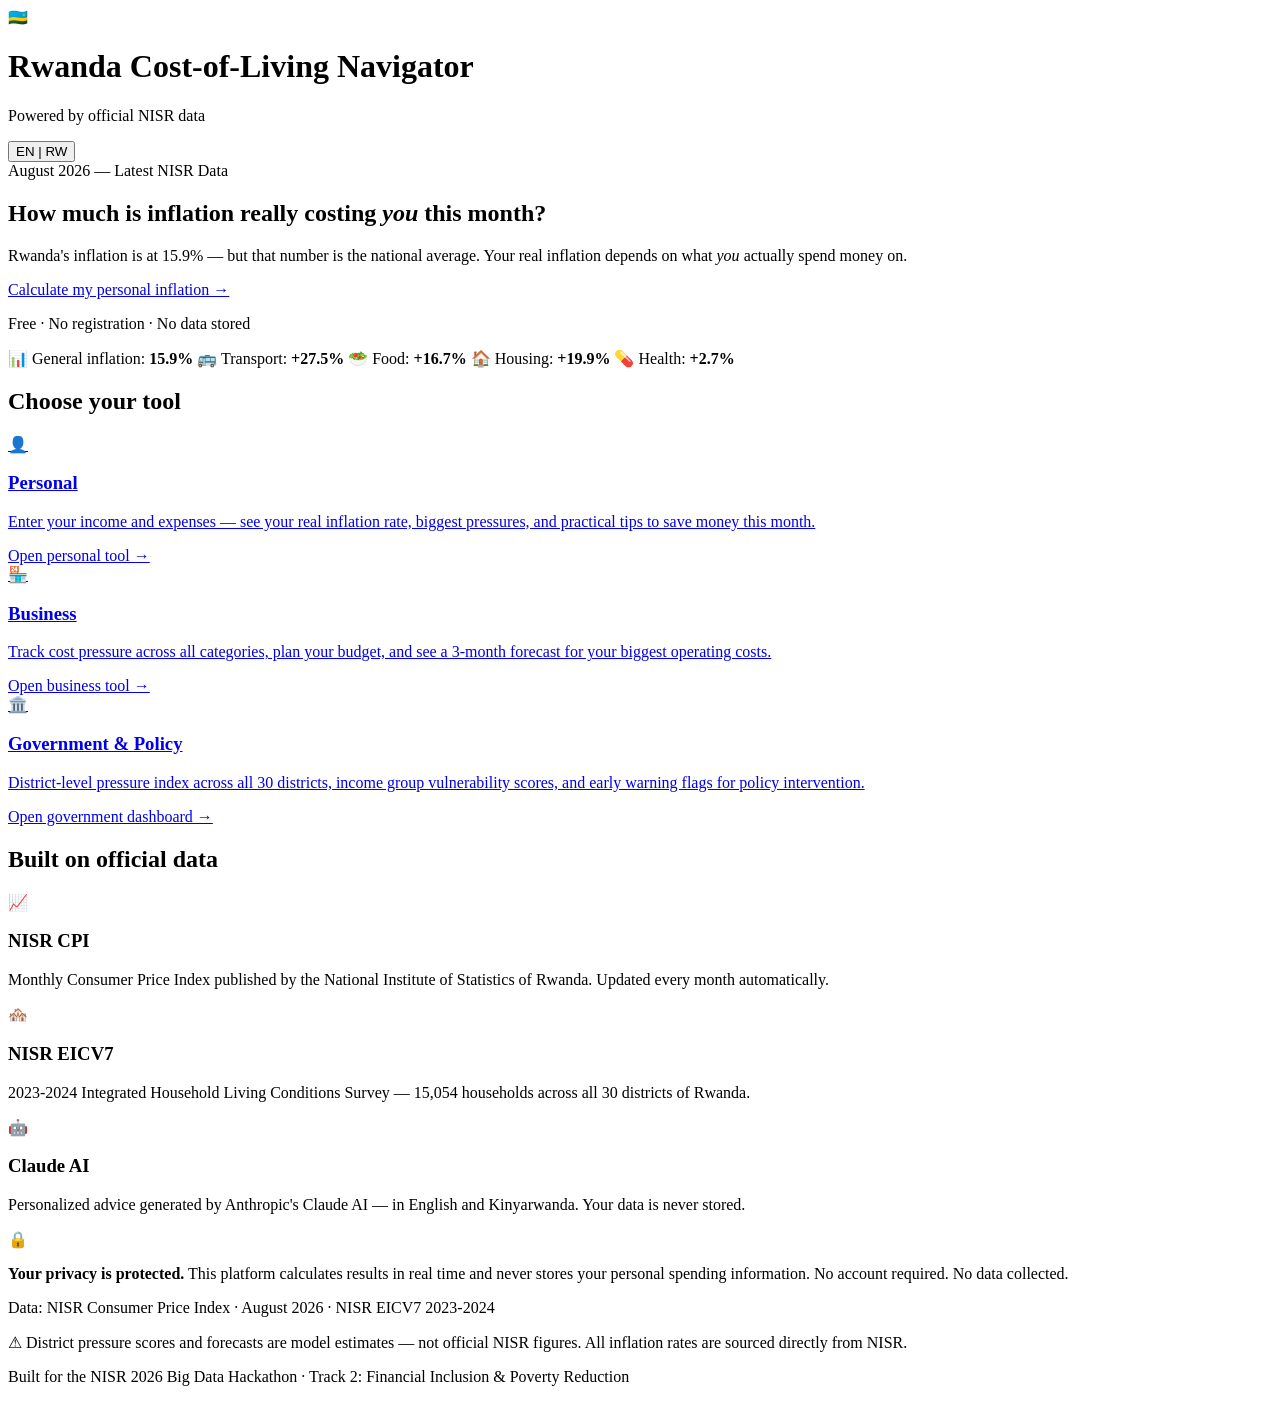
==== frontend/index.html @ 6687c9af "Add main landing page" ====
<!DOCTYPE html>
<html lang="en">
<head>
  <!--
    index.html — Rwanda Cost-of-Living Navigator
    Main landing page — the first thing users see
   
    This page:
    - Welcomes the user
    - Explains what the platform does in plain language
    - Lets them choose which tier to enter
    - Works on any phone or slow internet connection
  -->
  <meta charset="UTF-8" />
  <meta name="viewport" content="width=device-width, initial-scale=1.0" />
  <title>Rwanda Cost-of-Living Navigator</title>

  <!-- Our main stylesheet -->
  <link rel="stylesheet" href="css/style.css" />

  <!-- Favicon — Rwanda flag colors -->
  <link rel="icon" href="data:image/svg+xml,
    <svg xmlns='http://www.w3.org/2000/svg' viewBox='0 0 100 100'>
      <text y='.9em' font-size='90'>🇷🇼</text>
    </svg>"
  />
</head>

<body>

  <!-- HEADER — Platform name and language toggle -->
  <header class="site-header">
    <div class="header-inner">

      <!-- Platform logo and name -->
      <div class="brand">
        <span class="brand-flag">🇷🇼</span>
        <div class="brand-text">
          <h1 class="brand-name" id="brand-name">
            Rwanda Cost-of-Living Navigator
          </h1>
          <p class="brand-tagline" id="brand-tagline">
            Powered by official NISR data
          </p>
        </div>
      </div>

      <!-- Language toggle — English / Kinyarwanda -->
      <button
        class="lang-toggle"
        id="lang-toggle"
        onclick="toggleLanguage()"
        aria-label="Toggle language"
      >
        <span id="lang-label">EN | RW</span>
      </button>

    </div>
  </header>


  <!-- ============================================================
       HERO SECTION — The core message
       ============================================================ -->
  <section class="hero">
    <div class="hero-inner">

      <div class="hero-badge" id="hero-badge">
        August 2026 — Latest NISR Data
      </div>

      <h2 class="hero-title" id="hero-title">
        How much is inflation really costing <em>you</em> this month?
      </h2>

      <p class="hero-subtitle" id="hero-subtitle">
        Rwanda's inflation is at 15.9% — but that number is the
        national average. Your real inflation depends on what
        <em>you</em> actually spend money on.
      </p>

      <a href="personal.html" class="hero-cta" id="hero-cta">
        Calculate my personal inflation →
      </a>

      <p class="hero-note" id="hero-note">
        Free · No registration · No data stored
      </p>

    </div>
  </section>


  <!-- ============================================================
       INFLATION ALERT BAR — Current headline figures
       ============================================================ -->
  <section class="alert-bar">
    <div class="alert-inner">
      <span class="alert-item alert-high" id="alert-general">
        📊 General inflation: <strong>15.9%</strong>
      </span>
      <span class="alert-item alert-high" id="alert-transport">
        🚌 Transport: <strong>+27.5%</strong>
      </span>
      <span class="alert-item alert-high" id="alert-food">
        🥗 Food: <strong>+16.7%</strong>
      </span>
      <span class="alert-item alert-high" id="alert-housing">
        🏠 Housing: <strong>+19.9%</strong>
      </span>
      <span class="alert-item alert-low" id="alert-health">
        💊 Health: <strong>+2.7%</strong>
      </span>
    </div>
  </section>


  <!-- ============================================================
       THREE TIERS — Choose your tool
       ============================================================ -->
  <section class="tiers">
    <div class="tiers-inner">

      <h2 class="section-title" id="tiers-title">
        Choose your tool
      </h2>

      <!-- Tier 1 — Personal -->
      <a href="personal.html" class="tier-card tier-personal">
        <div class="tier-icon">👤</div>
        <div class="tier-content">
          <h3 class="tier-name" id="tier1-name">
            Personal
          </h3>
          <p class="tier-desc" id="tier1-desc">
            Enter your income and expenses — see your real
            inflation rate, biggest pressures, and practical
            tips to save money this month.
          </p>
          <span class="tier-link" id="tier1-link">
            Open personal tool →
          </span>
        </div>
      </a>

      <!-- Tier 2 — Business -->
      <a href="business.html" class="tier-card tier-business">
        <div class="tier-icon">🏪</div>
        <div class="tier-content">
          <h3 class="tier-name" id="tier2-name">
            Business
          </h3>
          <p class="tier-desc" id="tier2-desc">
            Track cost pressure across all categories, plan
            your budget, and see a 3-month forecast for your
            biggest operating costs.
          </p>
          <span class="tier-link" id="tier2-link">
            Open business tool →
          </span>
        </div>
      </a>

      <!-- Tier 3 — Government -->
      <a href="government.html" class="tier-card tier-government">
        <div class="tier-icon">🏛️</div>
        <div class="tier-content">
          <h3 class="tier-name" id="tier3-name">
            Government & Policy
          </h3>
          <p class="tier-desc" id="tier3-desc">
            District-level pressure index across all 30 districts,
            income group vulnerability scores, and early warning
            flags for policy intervention.
          </p>
          <span class="tier-link" id="tier3-link">
            Open government dashboard →
          </span>
        </div>
      </a>

    </div>
  </section>


  <!-- ============================================================
       DATA SOURCE SECTION — Build trust with users
       ============================================================ -->
  <section class="data-source">
    <div class="data-source-inner">

      <h2 class="section-title" id="data-title">
        Built on official data
      </h2>

      <div class="source-cards">

        <div class="source-card">
          <div class="source-icon">📈</div>
          <h3 id="source1-title">NISR CPI</h3>
          <p id="source1-desc">
            Monthly Consumer Price Index published by the
            National Institute of Statistics of Rwanda.
            Updated every month automatically.
          </p>
        </div>

        <div class="source-card">
          <div class="source-icon">🏘️</div>
          <h3 id="source2-title">NISR EICV7</h3>
          <p id="source2-desc">
            2023-2024 Integrated Household Living Conditions
            Survey — 15,054 households across all 30 districts
            of Rwanda.
          </p>
        </div>

        <div class="source-card">
          <div class="source-icon">🤖</div>
          <h3 id="source3-title">Claude AI</h3>
          <p id="source3-desc">
            Personalized advice generated by Anthropic's Claude
            AI — in English and Kinyarwanda. Your data is never
            stored.
          </p>
        </div>

      </div>

    </div>
  </section>


  <!-- ============================================================
       PRIVACY NOTE — Reassure users
       ============================================================ -->
  <section class="privacy-note">
    <div class="privacy-inner">
      <span class="privacy-icon">🔒</span>
      <p id="privacy-text">
        <strong>Your privacy is protected.</strong>
        This platform calculates results in real time and
        never stores your personal spending information.
        No account required. No data collected.
      </p>
    </div>
  </section>


  <!-- ============================================================
       FOOTER
       ============================================================ -->
  <footer class="site-footer">
    <div class="footer-inner">

      <p class="footer-data" id="footer-data">
        Data: NISR Consumer Price Index · August 2026 ·
        NISR EICV7 2023-2024
      </p>

      <p class="footer-disclaimer" id="footer-disclaimer">
        ⚠ District pressure scores and forecasts are model
        estimates — not official NISR figures.
        All inflation rates are sourced directly from NISR.
      </p>

      <p class="footer-credit">
        Built for the NISR 2026 Big Data Hackathon ·
        Track 2: Financial Inclusion & Poverty Reduction
      </p>

    </div>
  </footer>


  <!-- ============================================================
       JAVASCRIPT
       ============================================================ -->
  <script src="js/language.js"></script>
  <script src="js/app.js"></script>

</body>
</html>
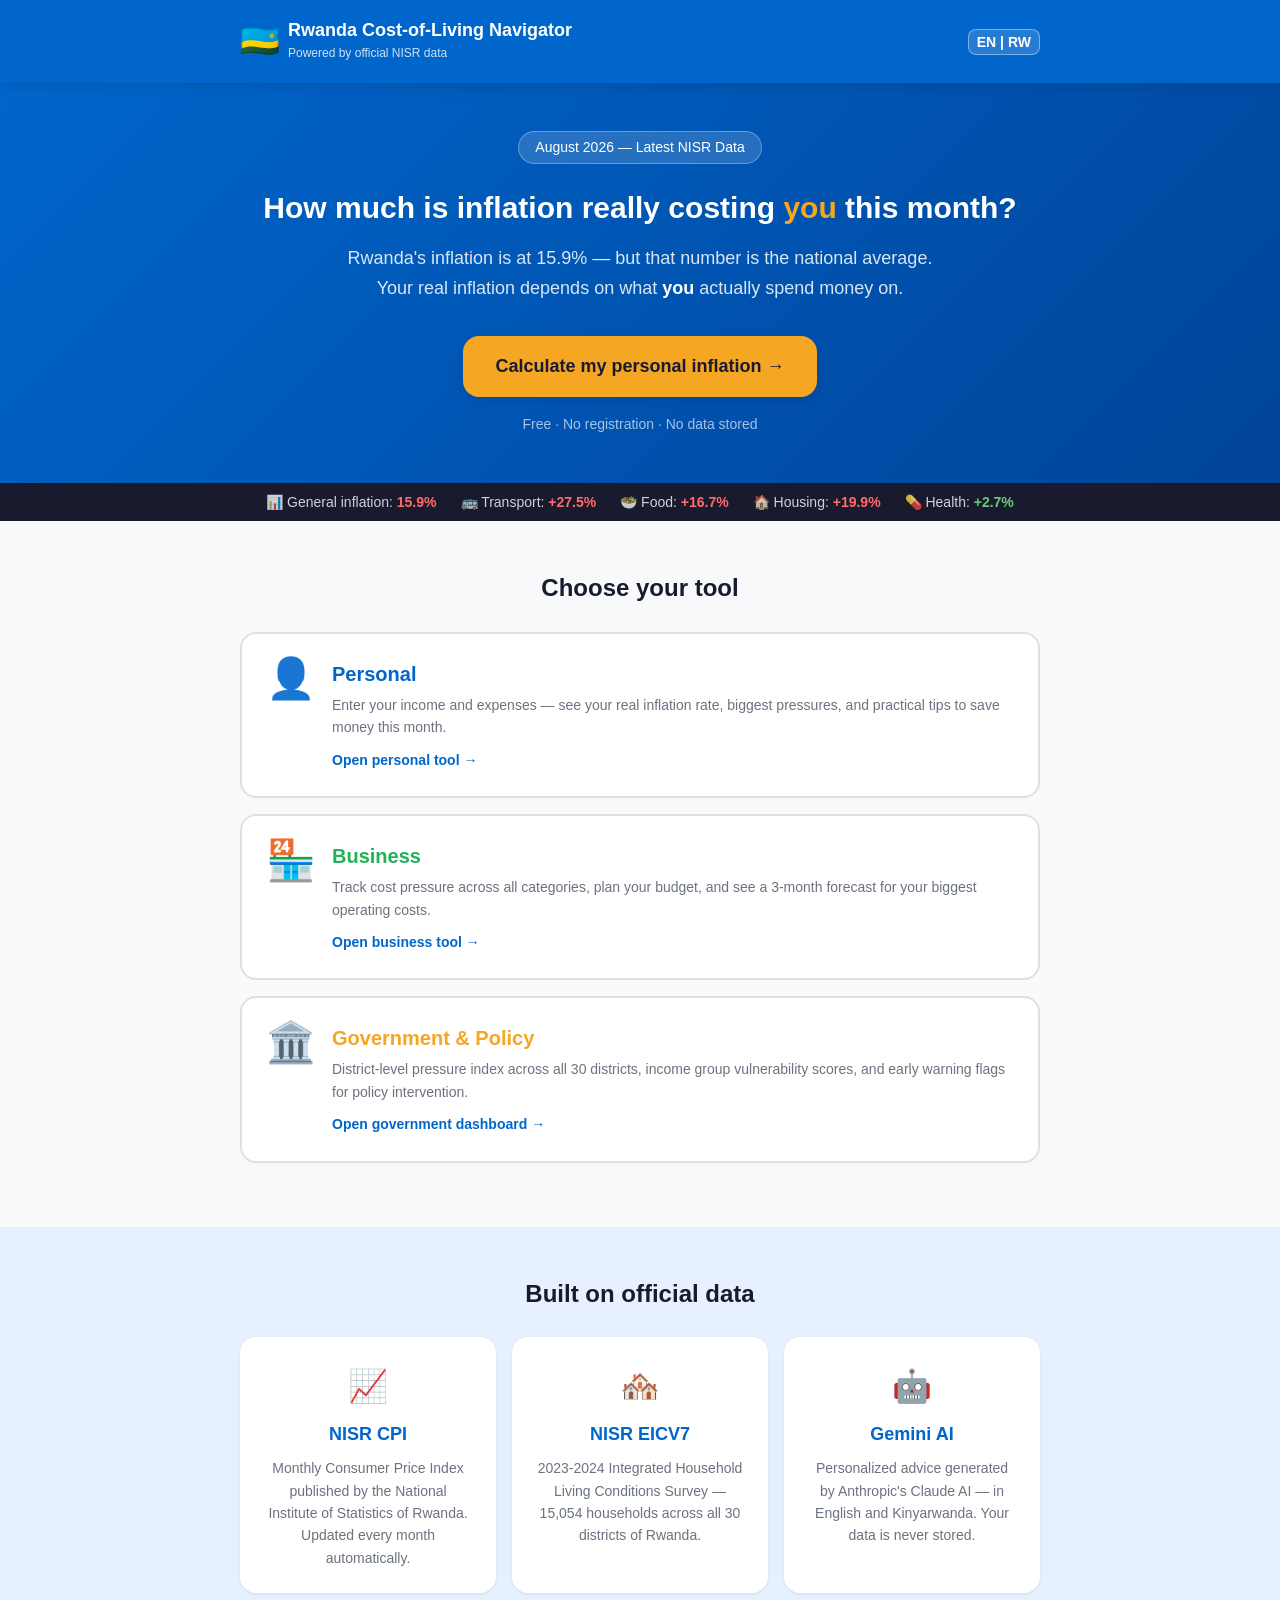
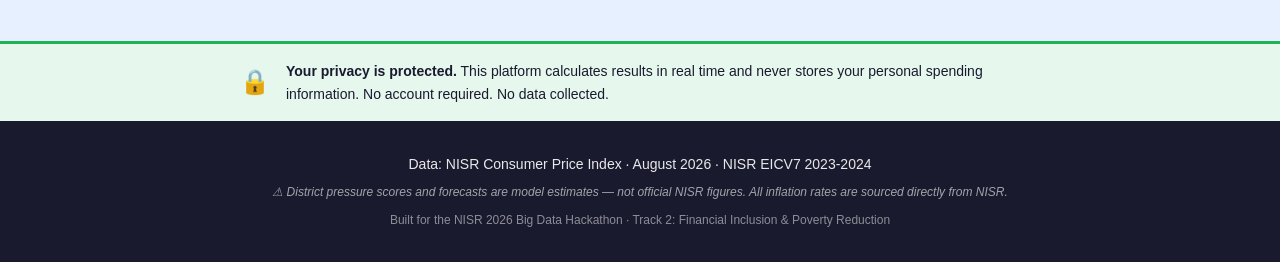
==== commit 69c13aca: "Update index.html" ====
--- a/frontend/index.html
+++ b/frontend/index.html
@@ -217,7 +217,7 @@
 
         <div class="source-card">
           <div class="source-icon">🤖</div>
-          <h3 id="source3-title">Claude AI</h3>
+          <h3 id="source3-title">Gemini AI</h3>
           <p id="source3-desc">
             Personalized advice generated by Anthropic's Claude
             AI — in English and Kinyarwanda. Your data is never
--- a/frontend/css/style.css
+++ b/frontend/css/style.css
@@ -0,0 +1,515 @@
+/* ============================================================
+   style.css — Rwanda Cost-of-Living Navigator
+   ============================================================
+   This file controls how the entire platform looks.
+   It is organized in sections — one per component.
+
+   Design principles:
+   - Mobile first — looks great on a phone before a desktop
+   - Fast loading — no heavy animations or images
+   - High contrast — readable in bright sunlight outdoors
+   - Rwanda colors — blue, green, yellow from the flag
+   ============================================================ */
+
+
+/* ============================================================
+   1. CSS VARIABLES — colors, fonts, spacing defined once
+      Change a value here and it updates everywhere
+   ============================================================ */
+:root {
+  /* Rwanda-inspired color palette */
+  --color-blue        : #0066CC;   /* Rwanda flag blue */
+  --color-blue-dark   : #004499;
+  --color-blue-light  : #E6F0FF;
+  --color-green       : #20B257;   /* Rwanda flag green */
+  --color-green-dark  : #158A42;
+  --color-green-light : #E6F7ED;
+  --color-yellow      : #F5A623;   /* Rwanda flag yellow */
+  --color-yellow-light: #FFF3E0;
+
+  /* Semantic colors */
+  --color-danger      : #D93025;   /* High pressure / rising */
+  --color-danger-light: #FDECEA;
+  --color-warning     : #F5A623;   /* Medium pressure */
+  --color-warning-light:#FFF3E0;
+  --color-success     : #20B257;   /* Lower pressure / stable */
+  --color-success-light:#E6F7ED;
+
+  /* Neutral colors */
+  --color-white       : #FFFFFF;
+  --color-bg          : #F8F9FA;
+  --color-surface     : #FFFFFF;
+  --color-border      : #E0E0E0;
+  --color-text        : #1A1A2E;
+  --color-text-muted  : #6B7280;
+  --color-text-light  : #9CA3AF;
+
+  /* Typography */
+  --font-main         : 'Segoe UI', Arial, sans-serif;
+  --font-size-xs      : 0.75rem;   /* 12px */
+  --font-size-sm      : 0.875rem;  /* 14px */
+  --font-size-md      : 1rem;      /* 16px */
+  --font-size-lg      : 1.125rem;  /* 18px */
+  --font-size-xl      : 1.25rem;   /* 20px */
+  --font-size-2xl     : 1.5rem;    /* 24px */
+  --font-size-3xl     : 1.875rem;  /* 30px */
+
+  /* Spacing */
+  --space-xs          : 0.25rem;   /* 4px */
+  --space-sm          : 0.5rem;    /* 8px */
+  --space-md          : 1rem;      /* 16px */
+  --space-lg          : 1.5rem;    /* 24px */
+  --space-xl          : 2rem;      /* 32px */
+  --space-2xl         : 3rem;      /* 48px */
+
+  /* Layout */
+  --max-width         : 800px;
+  --border-radius     : 8px;
+  --border-radius-lg  : 16px;
+  --shadow-sm         : 0 1px 3px rgba(0,0,0,0.1);
+  --shadow-md         : 0 4px 12px rgba(0,0,0,0.1);
+}
+
+
+/* ============================================================
+   2. RESET — remove browser default styles
+   ============================================================ */
+*, *::before, *::after {
+  box-sizing  : border-box;
+  margin      : 0;
+  padding     : 0;
+}
+
+html {
+  font-size   : 16px;
+  scroll-behavior: smooth;
+}
+
+body {
+  font-family : var(--font-main);
+  font-size   : var(--font-size-md);
+  color       : var(--color-text);
+  background  : var(--color-bg);
+  line-height : 1.6;
+  min-height  : 100vh;
+}
+
+a {
+  color           : var(--color-blue);
+  text-decoration : none;
+}
+
+a:hover {
+  text-decoration : underline;
+}
+
+img {
+  max-width : 100%;
+  height    : auto;
+}
+
+button {
+  cursor      : pointer;
+  font-family : var(--font-main);
+  font-size   : var(--font-size-md);
+}
+
+
+/* ============================================================
+   3. LAYOUT HELPERS — reusable containers
+   ============================================================ */
+.container {
+  max-width : var(--max-width);
+  margin    : 0 auto;
+  padding   : 0 var(--space-md);
+}
+
+.section {
+  padding : var(--space-2xl) var(--space-md);
+}
+
+.section-title {
+  font-size     : var(--font-size-2xl);
+  font-weight   : 700;
+  color         : var(--color-text);
+  margin-bottom : var(--space-lg);
+  text-align    : center;
+}
+
+
+/* ============================================================
+   4. HEADER
+   ============================================================ */
+.site-header {
+  background    : var(--color-blue);
+  color         : var(--color-white);
+  padding       : var(--space-md);
+  position      : sticky;
+  top           : 0;
+  z-index       : 100;
+  box-shadow    : var(--shadow-md);
+}
+
+.header-inner {
+  max-width       : var(--max-width);
+  margin          : 0 auto;
+  display         : flex;
+  align-items     : center;
+  justify-content : space-between;
+  gap             : var(--space-md);
+}
+
+.brand {
+  display     : flex;
+  align-items : center;
+  gap         : var(--space-sm);
+}
+
+.brand-flag {
+  font-size : 2rem;
+}
+
+.brand-name {
+  font-size   : var(--font-size-lg);
+  font-weight : 700;
+  color       : var(--color-white);
+  line-height : 1.2;
+}
+
+.brand-tagline {
+  font-size : var(--font-size-xs);
+  color     : rgba(255,255,255,0.8);
+  margin-top: 2px;
+}
+
+.lang-toggle {
+  background    : rgba(255,255,255,0.15);
+  border        : 1px solid rgba(255,255,255,0.4);
+  color         : var(--color-white);
+  padding       : var(--space-xs) var(--space-sm);
+  border-radius : var(--border-radius);
+  font-size     : var(--font-size-sm);
+  font-weight   : 600;
+  white-space   : nowrap;
+  transition    : background 0.2s;
+}
+
+.lang-toggle:hover {
+  background : rgba(255,255,255,0.25);
+}
+
+
+/* ============================================================
+   5. HERO SECTION
+   ============================================================ */
+.hero {
+  background    : linear-gradient(135deg,
+                  var(--color-blue) 0%,
+                  var(--color-blue-dark) 100%);
+  color         : var(--color-white);
+  padding       : var(--space-2xl) var(--space-md);
+  text-align    : center;
+}
+
+.hero-inner {
+  max-width : var(--max-width);
+  margin    : 0 auto;
+}
+
+.hero-badge {
+  display       : inline-block;
+  background    : rgba(255,255,255,0.15);
+  border        : 1px solid rgba(255,255,255,0.3);
+  color         : var(--color-white);
+  padding       : var(--space-xs) var(--space-md);
+  border-radius : 20px;
+  font-size     : var(--font-size-sm);
+  margin-bottom : var(--space-lg);
+}
+
+.hero-title {
+  font-size     : var(--font-size-3xl);
+  font-weight   : 700;
+  line-height   : 1.3;
+  margin-bottom : var(--space-md);
+}
+
+.hero-title em {
+  font-style  : normal;
+  color       : var(--color-yellow);
+}
+
+.hero-subtitle {
+  font-size     : var(--font-size-lg);
+  color         : rgba(255,255,255,0.85);
+  max-width     : 600px;
+  margin        : 0 auto var(--space-xl);
+  line-height   : 1.7;
+}
+
+.hero-subtitle em {
+  font-style  : normal;
+  font-weight : 600;
+  color       : var(--color-white);
+}
+
+.hero-cta {
+  display       : inline-block;
+  background    : var(--color-yellow);
+  color         : var(--color-text);
+  font-size     : var(--font-size-lg);
+  font-weight   : 700;
+  padding       : var(--space-md) var(--space-xl);
+  border-radius : var(--border-radius-lg);
+  text-decoration: none;
+  transition    : transform 0.2s, box-shadow 0.2s;
+  box-shadow    : var(--shadow-md);
+}
+
+.hero-cta:hover {
+  transform     : translateY(-2px);
+  box-shadow    : 0 6px 20px rgba(0,0,0,0.2);
+  text-decoration: none;
+}
+
+.hero-note {
+  margin-top  : var(--space-md);
+  font-size   : var(--font-size-sm);
+  color       : rgba(255,255,255,0.65);
+}
+
+
+/* ============================================================
+   6. ALERT BAR — inflation headline figures
+   ============================================================ */
+.alert-bar {
+  background  : var(--color-text);
+  padding     : var(--space-sm) var(--space-md);
+  overflow-x  : auto;
+}
+
+.alert-inner {
+  max-width       : var(--max-width);
+  margin          : 0 auto;
+  display         : flex;
+  gap             : var(--space-lg);
+  align-items     : center;
+  justify-content : center;
+  flex-wrap       : wrap;
+}
+
+.alert-item {
+  font-size   : var(--font-size-sm);
+  white-space : nowrap;
+  color       : rgba(255,255,255,0.8);
+}
+
+.alert-item strong {
+  color : var(--color-white);
+}
+
+.alert-high strong {
+  color : #FF6B6B;
+}
+
+.alert-low strong {
+  color : #6BCB77;
+}
+
+
+/* ============================================================
+   7. TIER CARDS — the three tool choices
+   ============================================================ */
+.tiers {
+  padding : var(--space-2xl) var(--space-md);
+}
+
+.tiers-inner {
+  max-width : var(--max-width);
+  margin    : 0 auto;
+}
+
+.tier-card {
+  display         : flex;
+  align-items     : flex-start;
+  gap             : var(--space-md);
+  background      : var(--color-surface);
+  border          : 2px solid var(--color-border);
+  border-radius   : var(--border-radius-lg);
+  padding         : var(--space-lg);
+  margin-bottom   : var(--space-md);
+  text-decoration : none;
+  color           : var(--color-text);
+  transition      : border-color 0.2s, transform 0.2s, box-shadow 0.2s;
+  cursor          : pointer;
+}
+
+.tier-card:hover {
+  transform       : translateY(-3px);
+  box-shadow      : var(--shadow-md);
+  text-decoration : none;
+  color           : var(--color-text);
+}
+
+.tier-personal:hover { border-color: var(--color-blue); }
+.tier-business:hover { border-color: var(--color-green); }
+.tier-government:hover { border-color: var(--color-yellow); }
+
+.tier-icon {
+  font-size   : 2.5rem;
+  flex-shrink : 0;
+  line-height : 1;
+}
+
+.tier-name {
+  font-size     : var(--font-size-xl);
+  font-weight   : 700;
+  margin-bottom : var(--space-xs);
+}
+
+.tier-personal .tier-name  { color: var(--color-blue); }
+.tier-business .tier-name  { color: var(--color-green); }
+.tier-government .tier-name{ color: var(--color-yellow); }
+
+.tier-desc {
+  font-size     : var(--font-size-sm);
+  color         : var(--color-text-muted);
+  margin-bottom : var(--space-sm);
+  line-height   : 1.6;
+}
+
+.tier-link {
+  font-size   : var(--font-size-sm);
+  font-weight : 600;
+  color       : var(--color-blue);
+}
+
+
+/* ============================================================
+   8. DATA SOURCE SECTION
+   ============================================================ */
+.data-source {
+  background : var(--color-blue-light);
+  padding    : var(--space-2xl) var(--space-md);
+}
+
+.data-source-inner {
+  max-width : var(--max-width);
+  margin    : 0 auto;
+}
+
+.source-cards {
+  display               : grid;
+  grid-template-columns : repeat(auto-fit, minmax(220px, 1fr));
+  gap                   : var(--space-md);
+  margin-top            : var(--space-lg);
+}
+
+.source-card {
+  background    : var(--color-surface);
+  border-radius : var(--border-radius-lg);
+  padding       : var(--space-lg);
+  text-align    : center;
+  box-shadow    : var(--shadow-sm);
+}
+
+.source-icon {
+  font-size     : 2rem;
+  margin-bottom : var(--space-sm);
+}
+
+.source-card h3 {
+  font-size     : var(--font-size-lg);
+  font-weight   : 700;
+  color         : var(--color-blue);
+  margin-bottom : var(--space-sm);
+}
+
+.source-card p {
+  font-size : var(--font-size-sm);
+  color     : var(--color-text-muted);
+}
+
+
+/* ============================================================
+   9. PRIVACY NOTE
+   ============================================================ */
+.privacy-note {
+  background : var(--color-green-light);
+  border-top : 3px solid var(--color-green);
+  padding    : var(--space-md) var(--space-lg);
+}
+
+.privacy-inner {
+  max-width       : var(--max-width);
+  margin          : 0 auto;
+  display         : flex;
+  align-items     : center;
+  gap             : var(--space-md);
+}
+
+.privacy-icon {
+  font-size   : 1.5rem;
+  flex-shrink : 0;
+}
+
+.privacy-note p {
+  font-size : var(--font-size-sm);
+  color     : var(--color-text);
+}
+
+
+/* ============================================================
+   10. FOOTER
+   ============================================================ */
+.site-footer {
+  background : var(--color-text);
+  color      : rgba(255,255,255,0.7);
+  padding    : var(--space-xl) var(--space-md);
+  text-align : center;
+}
+
+.footer-inner {
+  max-width : var(--max-width);
+  margin    : 0 auto;
+}
+
+.footer-data {
+  font-size     : var(--font-size-sm);
+  margin-bottom : var(--space-sm);
+  color         : rgba(255,255,255,0.9);
+}
+
+.footer-disclaimer {
+  font-size     : var(--font-size-xs);
+  margin-bottom : var(--space-sm);
+  color         : rgba(255,255,255,0.6);
+  font-style    : italic;
+}
+
+.footer-credit {
+  font-size : var(--font-size-xs);
+  color     : rgba(255,255,255,0.5);
+}
+
+
+/* ============================================================
+   11. SHARED COMPONENTS — used across all pages
+   ============================================================ */
+
+/* Metric card — shows a big number with a label */
+.metric-card {
+  background    : var(--color-surface);
+  border        : 1px solid var(--color-border);
+  border-radius : var(--border-radius-lg);
+  padding       : var(--space-md) var(--space-lg);
+  text-align    : center;
+}
+
+.metric-label {
+  font-size     : var(--font-size-sm);
+  color         : var(--color-text-muted);
+  margin-bottom : var(--space-xs);
+}
+
+.metric-value {
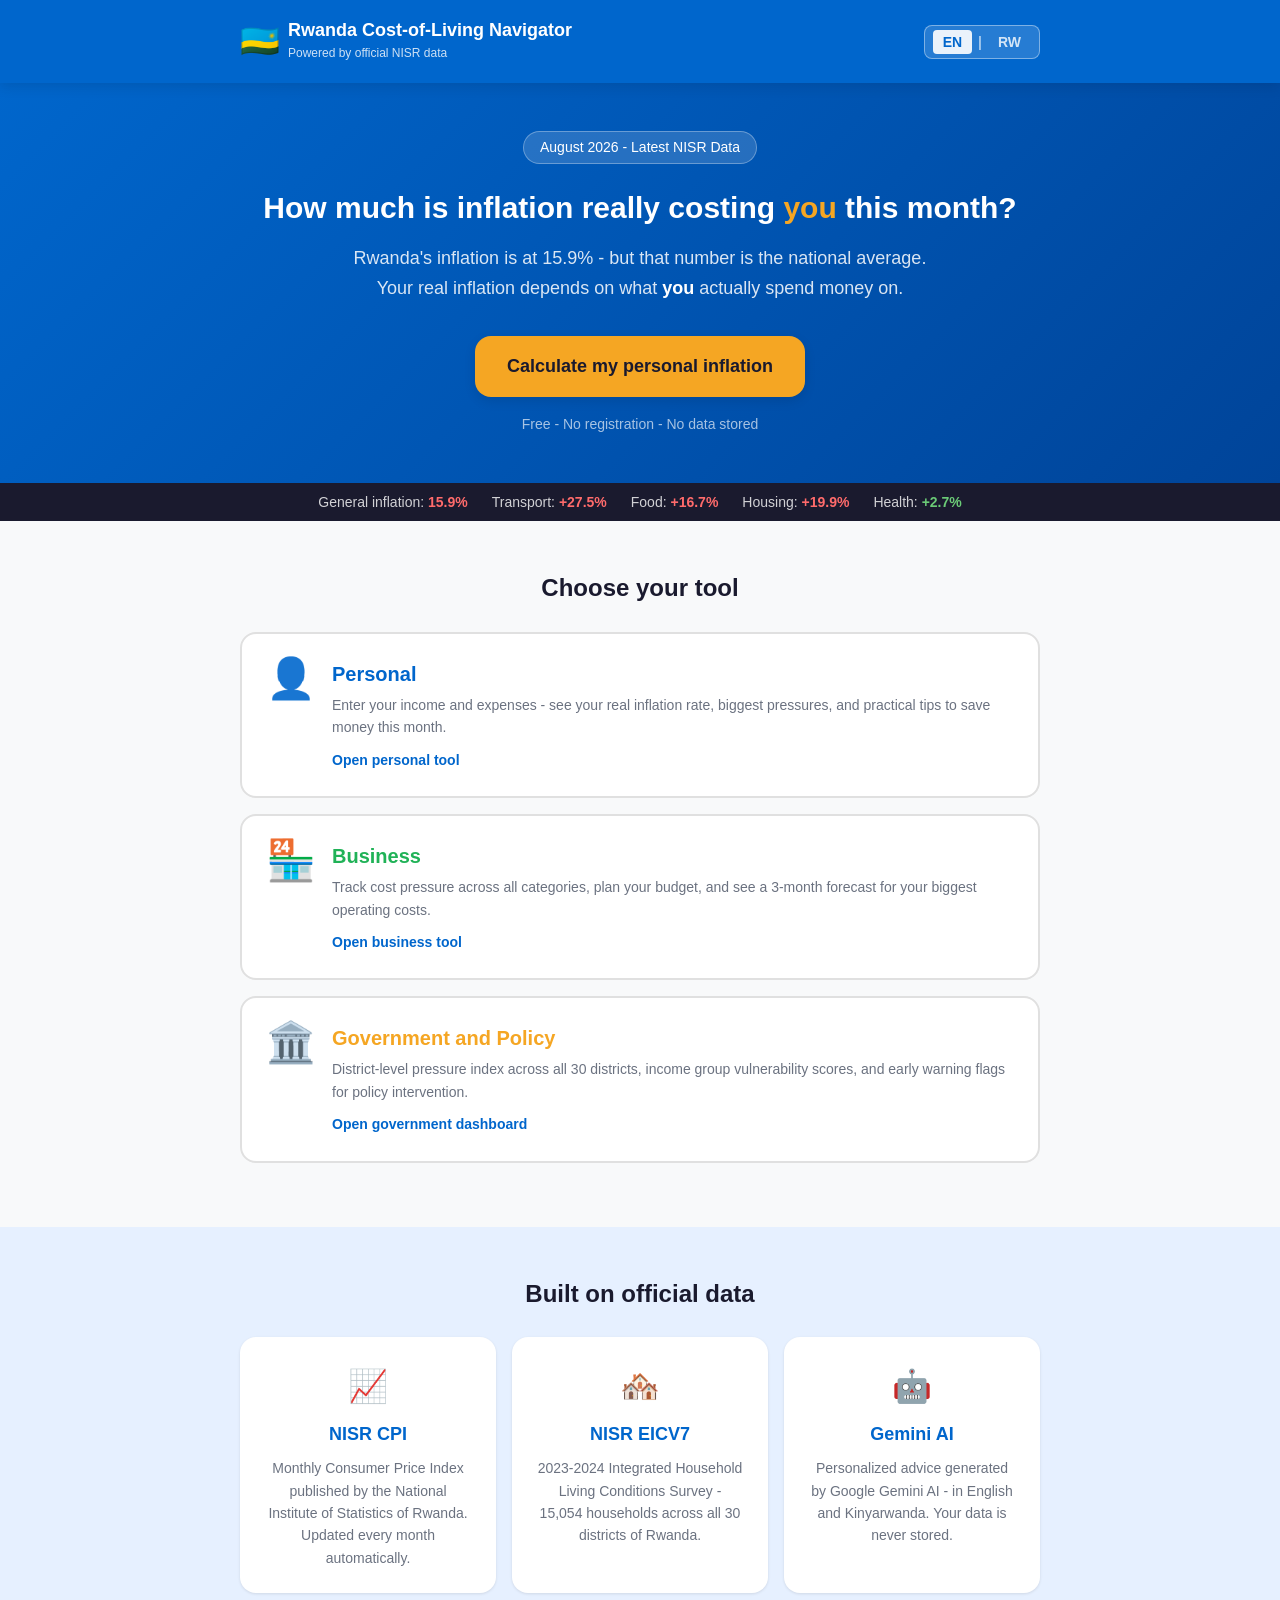
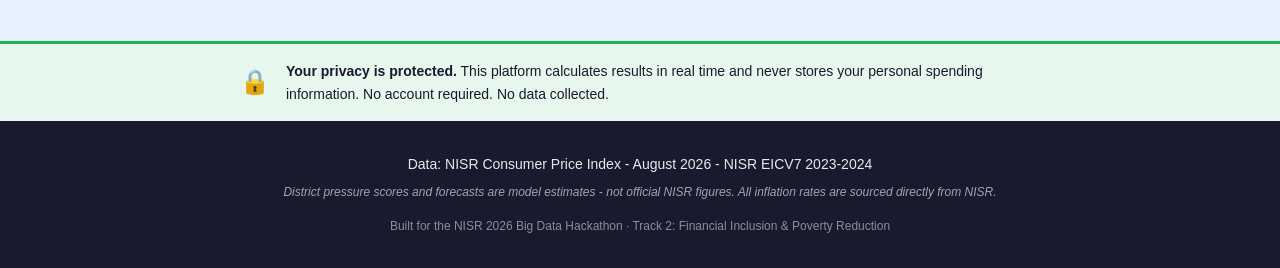
==== commit ac698665: "Initial commit - Rwanda Cost of Living Navigator" ====
--- a/frontend/index.html
+++ b/frontend/index.html
@@ -1,7 +1,7 @@
-<!DOCTYPE html>
+<!doctype html>
 <html lang="en">
-<head>
-  <!--
+  <head>
+    <!--
     index.html — Rwanda Cost-of-Living Navigator
     Main landing page — the first thing users see
    
@@ -11,273 +11,264 @@
     - Lets them choose which tier to enter
     - Works on any phone or slow internet connection
   -->
-  <meta charset="UTF-8" />
-  <meta name="viewport" content="width=device-width, initial-scale=1.0" />
-  <title>Rwanda Cost-of-Living Navigator</title>
-
-  <!-- Our main stylesheet -->
-  <link rel="stylesheet" href="css/style.css" />
-
-  <!-- Favicon — Rwanda flag colors -->
-  <link rel="icon" href="data:image/svg+xml,
+    <meta charset="UTF-8" />
+    <meta name="viewport" content="width=device-width, initial-scale=1.0" />
+    <title>Rwanda Cost-of-Living Navigator</title>
+
+    <!-- Our main stylesheet -->
+    <link rel="stylesheet" href="css/style.css" />
+
+    <!-- Favicon — Rwanda flag colors -->
+    <link
+      rel="icon"
+      href="data:image/svg+xml,
     <svg xmlns='http://www.w3.org/2000/svg' viewBox='0 0 100 100'>
       <text y='.9em' font-size='90'>🇷🇼</text>
     </svg>"
-  />
-</head>
-
-<body>
-
-  <!-- HEADER — Platform name and language toggle -->
-  <header class="site-header">
-    <div class="header-inner">
-
-      <!-- Platform logo and name -->
-      <div class="brand">
-        <span class="brand-flag">🇷🇼</span>
-        <div class="brand-text">
-          <h1 class="brand-name" id="brand-name">
-            Rwanda Cost-of-Living Navigator
-          </h1>
-          <p class="brand-tagline" id="brand-tagline">
-            Powered by official NISR data
-          </p>
-        </div>
-      </div>
-
-      <!-- Language toggle — English / Kinyarwanda -->
-      <button
-        class="lang-toggle"
-        id="lang-toggle"
-        onclick="toggleLanguage()"
-        aria-label="Toggle language"
-      >
-        <span id="lang-label">EN | RW</span>
-      </button>
-
-    </div>
-  </header>
-
-
-  <!-- ============================================================
+    />
+  </head>
+
+  <body>
+    <!-- HEADER — Platform name and language toggle -->
+    <header class="site-header">
+      <div class="header-inner">
+        <!-- Platform logo and name -->
+        <div class="brand">
+          <span class="brand-flag">🇷🇼</span>
+          <div class="brand-text">
+            <h1 class="brand-name" id="brand-name">
+              Rwanda Cost-of-Living Navigator
+            </h1>
+            <p class="brand-tagline" id="brand-tagline">
+              Powered by official NISR data
+            </p>
+          </div>
+        </div>
+
+        <!-- Language toggle — English / Kinyarwanda -->
+        <div class="lang-toggle">
+          <button
+            id="btn-en"
+            onclick="setLanguage('en')"
+            style="
+              background: rgba(255, 255, 255, 0.9);
+              color: #0066cc;
+              border: none;
+              padding: 4px 10px;
+              border-radius: 4px;
+              font-weight: 700;
+              cursor: pointer;
+              font-size: 0.875rem;
+            "
+          >
+            EN
+          </button>
+          <span style="color: rgba(255, 255, 255, 0.6); margin: 0 2px">|</span>
+          <button
+            id="btn-rw"
+            onclick="setLanguage('rw')"
+            style="
+              background: transparent;
+              color: rgba(255, 255, 255, 0.8);
+              border: none;
+              padding: 4px 10px;
+              border-radius: 4px;
+              font-weight: 700;
+              cursor: pointer;
+              font-size: 0.875rem;
+            "
+          >
+            RW
+          </button>
+        </div>
+      </div>
+    </header>
+
+    <!-- ============================================================
        HERO SECTION — The core message
        ============================================================ -->
-  <section class="hero">
-    <div class="hero-inner">
-
-      <div class="hero-badge" id="hero-badge">
-        August 2026 — Latest NISR Data
-      </div>
-
-      <h2 class="hero-title" id="hero-title">
-        How much is inflation really costing <em>you</em> this month?
-      </h2>
-
-      <p class="hero-subtitle" id="hero-subtitle">
-        Rwanda's inflation is at 15.9% — but that number is the
-        national average. Your real inflation depends on what
-        <em>you</em> actually spend money on.
-      </p>
-
-      <a href="personal.html" class="hero-cta" id="hero-cta">
-        Calculate my personal inflation →
-      </a>
-
-      <p class="hero-note" id="hero-note">
-        Free · No registration · No data stored
-      </p>
-
-    </div>
-  </section>
-
-
-  <!-- ============================================================
+    <section class="hero">
+      <div class="hero-inner">
+        <div class="hero-badge" id="hero-badge">
+          August 2026 — Latest NISR Data
+        </div>
+
+        <h2 class="hero-title" id="hero-title">
+          How much is inflation really costing <em>you</em> this month?
+        </h2>
+
+        <p class="hero-subtitle" id="hero-subtitle">
+          Rwanda's inflation is at 15.7% — but that number is the national
+          average. Your real inflation depends on what
+          <em>you</em> actually spend money on.
+        </p>
+
+        <a href="personal.html" class="hero-cta" id="hero-cta">
+          Calculate my personal inflation →
+        </a>
+
+        <p class="hero-note" id="hero-note">
+          Free · No registration · No data stored
+        </p>
+      </div>
+    </section>
+
+    <!-- ============================================================
        INFLATION ALERT BAR — Current headline figures
        ============================================================ -->
-  <section class="alert-bar">
-    <div class="alert-inner">
-      <span class="alert-item alert-high" id="alert-general">
-        📊 General inflation: <strong>15.9%</strong>
-      </span>
-      <span class="alert-item alert-high" id="alert-transport">
-        🚌 Transport: <strong>+27.5%</strong>
-      </span>
-      <span class="alert-item alert-high" id="alert-food">
-        🥗 Food: <strong>+16.7%</strong>
-      </span>
-      <span class="alert-item alert-high" id="alert-housing">
-        🏠 Housing: <strong>+19.9%</strong>
-      </span>
-      <span class="alert-item alert-low" id="alert-health">
-        💊 Health: <strong>+2.7%</strong>
-      </span>
-    </div>
-  </section>
-
-
-  <!-- ============================================================
+    <section class="alert-bar">
+      <div class="alert-inner">
+        <span class="alert-item alert-high" id="alert-general">
+          📊 General inflation: <strong>15.7%</strong>
+        </span>
+        <span class="alert-item alert-high" id="alert-transport">
+          🚌 Transport: <strong>+27.5%</strong>
+        </span>
+        <span class="alert-item alert-high" id="alert-food">
+          🥗 Food: <strong>+16.7%</strong>
+        </span>
+        <span class="alert-item alert-high" id="alert-housing">
+          🏠 Housing: <strong>+19.9%</strong>
+        </span>
+        <span class="alert-item alert-low" id="alert-health">
+          💊 Health: <strong>+2.7%</strong>
+        </span>
+      </div>
+    </section>
+
+    <!-- ============================================================
        THREE TIERS — Choose your tool
        ============================================================ -->
-  <section class="tiers">
-    <div class="tiers-inner">
-
-      <h2 class="section-title" id="tiers-title">
-        Choose your tool
-      </h2>
-
-      <!-- Tier 1 — Personal -->
-      <a href="personal.html" class="tier-card tier-personal">
-        <div class="tier-icon">👤</div>
-        <div class="tier-content">
-          <h3 class="tier-name" id="tier1-name">
-            Personal
-          </h3>
-          <p class="tier-desc" id="tier1-desc">
-            Enter your income and expenses — see your real
-            inflation rate, biggest pressures, and practical
-            tips to save money this month.
-          </p>
-          <span class="tier-link" id="tier1-link">
-            Open personal tool →
-          </span>
-        </div>
-      </a>
-
-      <!-- Tier 2 — Business -->
-      <a href="business.html" class="tier-card tier-business">
-        <div class="tier-icon">🏪</div>
-        <div class="tier-content">
-          <h3 class="tier-name" id="tier2-name">
-            Business
-          </h3>
-          <p class="tier-desc" id="tier2-desc">
-            Track cost pressure across all categories, plan
-            your budget, and see a 3-month forecast for your
-            biggest operating costs.
-          </p>
-          <span class="tier-link" id="tier2-link">
-            Open business tool →
-          </span>
-        </div>
-      </a>
-
-      <!-- Tier 3 — Government -->
-      <a href="government.html" class="tier-card tier-government">
-        <div class="tier-icon">🏛️</div>
-        <div class="tier-content">
-          <h3 class="tier-name" id="tier3-name">
-            Government & Policy
-          </h3>
-          <p class="tier-desc" id="tier3-desc">
-            District-level pressure index across all 30 districts,
-            income group vulnerability scores, and early warning
-            flags for policy intervention.
-          </p>
-          <span class="tier-link" id="tier3-link">
-            Open government dashboard →
-          </span>
-        </div>
-      </a>
-
-    </div>
-  </section>
-
-
-  <!-- ============================================================
+    <section class="tiers">
+      <div class="tiers-inner">
+        <h2 class="section-title" id="tiers-title">Choose your tool</h2>
+
+        <!-- Tier 1 — Personal -->
+        <a href="personal.html" class="tier-card tier-personal">
+          <div class="tier-icon">👤</div>
+          <div class="tier-content">
+            <h3 class="tier-name" id="tier1-name">Personal</h3>
+            <p class="tier-desc" id="tier1-desc">
+              Enter your income and expenses — see your real inflation rate,
+              biggest pressures, and practical tips to save money this month.
+            </p>
+            <span class="tier-link" id="tier1-link">
+              Open personal tool →
+            </span>
+          </div>
+        </a>
+
+        <!-- Tier 2 — Business -->
+        <a href="business.html" class="tier-card tier-business">
+          <div class="tier-icon">🏪</div>
+          <div class="tier-content">
+            <h3 class="tier-name" id="tier2-name">Business</h3>
+            <p class="tier-desc" id="tier2-desc">
+              Track cost pressure across all categories, plan your budget, and
+              see a 3-month forecast for your biggest operating costs.
+            </p>
+            <span class="tier-link" id="tier2-link">
+              Open business tool →
+            </span>
+          </div>
+        </a>
+
+        <!-- Tier 3 — Government -->
+        <a href="government.html" class="tier-card tier-government">
+          <div class="tier-icon">🏛️</div>
+          <div class="tier-content">
+            <h3 class="tier-name" id="tier3-name">Government & Policy</h3>
+            <p class="tier-desc" id="tier3-desc">
+              District-level pressure index across all 30 districts, income
+              group vulnerability scores, and early warning flags for policy
+              intervention.
+            </p>
+            <span class="tier-link" id="tier3-link">
+              Open government dashboard →
+            </span>
+          </div>
+        </a>
+      </div>
+    </section>
+
+    <!-- ============================================================
        DATA SOURCE SECTION — Build trust with users
        ============================================================ -->
-  <section class="data-source">
-    <div class="data-source-inner">
-
-      <h2 class="section-title" id="data-title">
-        Built on official data
-      </h2>
-
-      <div class="source-cards">
-
-        <div class="source-card">
-          <div class="source-icon">📈</div>
-          <h3 id="source1-title">NISR CPI</h3>
-          <p id="source1-desc">
-            Monthly Consumer Price Index published by the
-            National Institute of Statistics of Rwanda.
-            Updated every month automatically.
-          </p>
-        </div>
-
-        <div class="source-card">
-          <div class="source-icon">🏘️</div>
-          <h3 id="source2-title">NISR EICV7</h3>
-          <p id="source2-desc">
-            2023-2024 Integrated Household Living Conditions
-            Survey — 15,054 households across all 30 districts
-            of Rwanda.
-          </p>
-        </div>
-
-        <div class="source-card">
-          <div class="source-icon">🤖</div>
-          <h3 id="source3-title">Gemini AI</h3>
-          <p id="source3-desc">
-            Personalized advice generated by Anthropic's Claude
-            AI — in English and Kinyarwanda. Your data is never
-            stored.
-          </p>
-        </div>
-
-      </div>
-
-    </div>
-  </section>
-
-
-  <!-- ============================================================
+    <section class="data-source">
+      <div class="data-source-inner">
+        <h2 class="section-title" id="data-title">Built on official data</h2>
+
+        <div class="source-cards">
+          <div class="source-card">
+            <div class="source-icon">📈</div>
+            <h3 id="source1-title">NISR CPI</h3>
+            <p id="source1-desc">
+              Monthly Consumer Price Index published by the National Institute
+              of Statistics of Rwanda. Updated every month automatically.
+            </p>
+          </div>
+
+          <div class="source-card">
+            <div class="source-icon">🏘️</div>
+            <h3 id="source2-title">NISR EICV7</h3>
+            <p id="source2-desc">
+              2023-2024 Integrated Household Living Conditions Survey — 15,054
+              households across all 30 districts of Rwanda.
+            </p>
+          </div>
+
+          <div class="source-card">
+            <div class="source-icon">🤖</div>
+            <h3 id="source3-title">Gemini AI</h3>
+            <p id="source3-desc">
+              Personalized advice generated by Google Gemini AI — in English and
+              Kinyarwanda. Your data is never stored.
+            </p>
+          </div>
+        </div>
+      </div>
+    </section>
+
+    <!-- ============================================================
        PRIVACY NOTE — Reassure users
        ============================================================ -->
-  <section class="privacy-note">
-    <div class="privacy-inner">
-      <span class="privacy-icon">🔒</span>
-      <p id="privacy-text">
-        <strong>Your privacy is protected.</strong>
-        This platform calculates results in real time and
-        never stores your personal spending information.
-        No account required. No data collected.
-      </p>
-    </div>
-  </section>
-
-
-  <!-- ============================================================
+    <section class="privacy-note">
+      <div class="privacy-inner">
+        <span class="privacy-icon">🔒</span>
+        <p id="privacy-text">
+          <strong>Your privacy is protected.</strong>
+          This platform calculates results in real time and never stores your
+          personal spending information. No account required. No data collected.
+        </p>
+      </div>
+    </section>
+
+    <!-- ============================================================
        FOOTER
        ============================================================ -->
-  <footer class="site-footer">
-    <div class="footer-inner">
-
-      <p class="footer-data" id="footer-data">
-        Data: NISR Consumer Price Index · August 2026 ·
-        NISR EICV7 2023-2024
-      </p>
-
-      <p class="footer-disclaimer" id="footer-disclaimer">
-        ⚠ District pressure scores and forecasts are model
-        estimates — not official NISR figures.
-        All inflation rates are sourced directly from NISR.
-      </p>
-
-      <p class="footer-credit">
-        Built for the NISR 2026 Big Data Hackathon ·
-        Track 2: Financial Inclusion & Poverty Reduction
-      </p>
-
-    </div>
-  </footer>
-
-
-  <!-- ============================================================
+    <footer class="site-footer">
+      <div class="footer-inner">
+        <p class="footer-data" id="footer-data">
+          Data: NISR Consumer Price Index · August 2026 · NISR EICV7 2023-2024
+        </p>
+
+        <p class="footer-disclaimer" id="footer-disclaimer">
+          ⚠ District pressure scores and forecasts are model estimates — not
+          official NISR figures. All inflation rates are sourced directly from
+          NISR.
+        </p>
+
+        <p class="footer-credit">
+          Built for the NISR 2026 Big Data Hackathon · Track 2: Financial
+          Inclusion & Poverty Reduction
+        </p>
+      </div>
+    </footer>
+
+    <!-- ============================================================
        JAVASCRIPT
        ============================================================ -->
-  <script src="js/language.js"></script>
-  <script src="js/app.js"></script>
-
-</body>
+    <script src="js/language.js"></script>
+    <script src="js/app.js"></script>
+  </body>
 </html>
--- a/frontend/css/style.css
+++ b/frontend/css/style.css
@@ -11,487 +11,497 @@
    - Rwanda colors — blue, green, yellow from the flag
    ============================================================ */
 
-
 /* ============================================================
    1. CSS VARIABLES — colors, fonts, spacing defined once
       Change a value here and it updates everywhere
    ============================================================ */
 :root {
   /* Rwanda-inspired color palette */
-  --color-blue        : #0066CC;   /* Rwanda flag blue */
-  --color-blue-dark   : #004499;
-  --color-blue-light  : #E6F0FF;
-  --color-green       : #20B257;   /* Rwanda flag green */
-  --color-green-dark  : #158A42;
-  --color-green-light : #E6F7ED;
-  --color-yellow      : #F5A623;   /* Rwanda flag yellow */
-  --color-yellow-light: #FFF3E0;
+  --color-blue: #0066cc; /* Rwanda flag blue */
+  --color-blue-dark: #004499;
+  --color-blue-light: #e6f0ff;
+  --color-green: #20b257; /* Rwanda flag green */
+  --color-green-dark: #158a42;
+  --color-green-light: #e6f7ed;
+  --color-yellow: #f5a623; /* Rwanda flag yellow */
+  --color-yellow-light: #fff3e0;
 
   /* Semantic colors */
-  --color-danger      : #D93025;   /* High pressure / rising */
-  --color-danger-light: #FDECEA;
-  --color-warning     : #F5A623;   /* Medium pressure */
-  --color-warning-light:#FFF3E0;
-  --color-success     : #20B257;   /* Lower pressure / stable */
-  --color-success-light:#E6F7ED;
+  --color-danger: #d93025; /* High pressure / rising */
+  --color-danger-light: #fdecea;
+  --color-warning: #f5a623; /* Medium pressure */
+  --color-warning-light: #fff3e0;
+  --color-success: #20b257; /* Lower pressure / stable */
+  --color-success-light: #e6f7ed;
 
   /* Neutral colors */
-  --color-white       : #FFFFFF;
-  --color-bg          : #F8F9FA;
-  --color-surface     : #FFFFFF;
-  --color-border      : #E0E0E0;
-  --color-text        : #1A1A2E;
-  --color-text-muted  : #6B7280;
-  --color-text-light  : #9CA3AF;
+  --color-white: #ffffff;
+  --color-bg: #f8f9fa;
+  --color-surface: #ffffff;
+  --color-border: #e0e0e0;
+  --color-text: #1a1a2e;
+  --color-text-muted: #6b7280;
+  --color-text-light: #9ca3af;
 
   /* Typography */
-  --font-main         : 'Segoe UI', Arial, sans-serif;
-  --font-size-xs      : 0.75rem;   /* 12px */
-  --font-size-sm      : 0.875rem;  /* 14px */
-  --font-size-md      : 1rem;      /* 16px */
-  --font-size-lg      : 1.125rem;  /* 18px */
-  --font-size-xl      : 1.25rem;   /* 20px */
-  --font-size-2xl     : 1.5rem;    /* 24px */
-  --font-size-3xl     : 1.875rem;  /* 30px */
+  --font-main: "Segoe UI", Arial, sans-serif;
+  --font-size-xs: 0.75rem; /* 12px */
+  --font-size-sm: 0.875rem; /* 14px */
+  --font-size-md: 1rem; /* 16px */
+  --font-size-lg: 1.125rem; /* 18px */
+  --font-size-xl: 1.25rem; /* 20px */
+  --font-size-2xl: 1.5rem; /* 24px */
+  --font-size-3xl: 1.875rem; /* 30px */
 
   /* Spacing */
-  --space-xs          : 0.25rem;   /* 4px */
-  --space-sm          : 0.5rem;    /* 8px */
-  --space-md          : 1rem;      /* 16px */
-  --space-lg          : 1.5rem;    /* 24px */
-  --space-xl          : 2rem;      /* 32px */
-  --space-2xl         : 3rem;      /* 48px */
+  --space-xs: 0.25rem; /* 4px */
+  --space-sm: 0.5rem; /* 8px */
+  --space-md: 1rem; /* 16px */
+  --space-lg: 1.5rem; /* 24px */
+  --space-xl: 2rem; /* 32px */
+  --space-2xl: 3rem; /* 48px */
 
   /* Layout */
-  --max-width         : 800px;
-  --border-radius     : 8px;
-  --border-radius-lg  : 16px;
-  --shadow-sm         : 0 1px 3px rgba(0,0,0,0.1);
-  --shadow-md         : 0 4px 12px rgba(0,0,0,0.1);
-}
-
+  --max-width: 800px;
+  --border-radius: 8px;
+  --border-radius-lg: 16px;
+  --shadow-sm: 0 1px 3px rgba(0, 0, 0, 0.1);
+  --shadow-md: 0 4px 12px rgba(0, 0, 0, 0.1);
+}
 
 /* ============================================================
    2. RESET — remove browser default styles
    ============================================================ */
-*, *::before, *::after {
-  box-sizing  : border-box;
-  margin      : 0;
-  padding     : 0;
+*,
+*::before,
+*::after {
+  box-sizing: border-box;
+  margin: 0;
+  padding: 0;
 }
 
 html {
-  font-size   : 16px;
+  font-size: 16px;
   scroll-behavior: smooth;
 }
 
 body {
-  font-family : var(--font-main);
-  font-size   : var(--font-size-md);
-  color       : var(--color-text);
-  background  : var(--color-bg);
-  line-height : 1.6;
-  min-height  : 100vh;
+  font-family: var(--font-main);
+  font-size: var(--font-size-md);
+  color: var(--color-text);
+  background: var(--color-bg);
+  line-height: 1.6;
+  min-height: 100vh;
 }
 
 a {
-  color           : var(--color-blue);
-  text-decoration : none;
+  color: var(--color-blue);
+  text-decoration: none;
 }
 
 a:hover {
-  text-decoration : underline;
+  text-decoration: underline;
 }
 
 img {
-  max-width : 100%;
-  height    : auto;
+  max-width: 100%;
+  height: auto;
 }
 
 button {
-  cursor      : pointer;
-  font-family : var(--font-main);
-  font-size   : var(--font-size-md);
-}
-
+  cursor: pointer;
+  font-family: var(--font-main);
+  font-size: var(--font-size-md);
+}
 
 /* ============================================================
    3. LAYOUT HELPERS — reusable containers
    ============================================================ */
 .container {
-  max-width : var(--max-width);
-  margin    : 0 auto;
-  padding   : 0 var(--space-md);
+  max-width: var(--max-width);
+  margin: 0 auto;
+  padding: 0 var(--space-md);
 }
 
 .section {
-  padding : var(--space-2xl) var(--space-md);
+  padding: var(--space-2xl) var(--space-md);
 }
 
 .section-title {
-  font-size     : var(--font-size-2xl);
-  font-weight   : 700;
-  color         : var(--color-text);
-  margin-bottom : var(--space-lg);
-  text-align    : center;
-}
-
+  font-size: var(--font-size-2xl);
+  font-weight: 700;
+  color: var(--color-text);
+  margin-bottom: var(--space-lg);
+  text-align: center;
+}
 
 /* ============================================================
    4. HEADER
    ============================================================ */
 .site-header {
-  background    : var(--color-blue);
-  color         : var(--color-white);
-  padding       : var(--space-md);
-  position      : sticky;
-  top           : 0;
-  z-index       : 100;
-  box-shadow    : var(--shadow-md);
+  background: var(--color-blue);
+  color: var(--color-white);
+  padding: var(--space-md);
+  position: sticky;
+  top: 0;
+  z-index: 100;
+  box-shadow: var(--shadow-md);
 }
 
 .header-inner {
-  max-width       : var(--max-width);
-  margin          : 0 auto;
-  display         : flex;
-  align-items     : center;
-  justify-content : space-between;
-  gap             : var(--space-md);
+  max-width: var(--max-width);
+  margin: 0 auto;
+  display: flex;
+  align-items: center;
+  justify-content: space-between;
+  gap: var(--space-md);
 }
 
 .brand {
-  display     : flex;
-  align-items : center;
-  gap         : var(--space-sm);
+  display: flex;
+  align-items: center;
+  gap: var(--space-sm);
 }
 
 .brand-flag {
-  font-size : 2rem;
+  font-size: 2rem;
 }
 
 .brand-name {
-  font-size   : var(--font-size-lg);
-  font-weight : 700;
-  color       : var(--color-white);
-  line-height : 1.2;
+  font-size: var(--font-size-lg);
+  font-weight: 700;
+  color: var(--color-white);
+  line-height: 1.2;
 }
 
 .brand-tagline {
-  font-size : var(--font-size-xs);
-  color     : rgba(255,255,255,0.8);
+  font-size: var(--font-size-xs);
+  color: rgba(255, 255, 255, 0.8);
   margin-top: 2px;
 }
 
 .lang-toggle {
-  background    : rgba(255,255,255,0.15);
-  border        : 1px solid rgba(255,255,255,0.4);
-  color         : var(--color-white);
-  padding       : var(--space-xs) var(--space-sm);
-  border-radius : var(--border-radius);
-  font-size     : var(--font-size-sm);
-  font-weight   : 600;
-  white-space   : nowrap;
-  transition    : background 0.2s;
+  background: rgba(255, 255, 255, 0.15);
+  border: 1px solid rgba(255, 255, 255, 0.4);
+  color: var(--color-white);
+  padding: var(--space-xs) var(--space-sm);
+  border-radius: var(--border-radius);
+  font-size: var(--font-size-sm);
+  font-weight: 600;
+  white-space: nowrap;
+  transition: background 0.2s;
 }
 
 .lang-toggle:hover {
-  background : rgba(255,255,255,0.25);
-}
-
+  background: rgba(255, 255, 255, 0.25);
+}
 
 /* ============================================================
    5. HERO SECTION
    ============================================================ */
 .hero {
-  background    : linear-gradient(135deg,
-                  var(--color-blue) 0%,
-                  var(--color-blue-dark) 100%);
-  color         : var(--color-white);
-  padding       : var(--space-2xl) var(--space-md);
-  text-align    : center;
+  background: linear-gradient(
+    135deg,
+    var(--color-blue) 0%,
+    var(--color-blue-dark) 100%
+  );
+  color: var(--color-white);
+  padding: var(--space-2xl) var(--space-md);
+  text-align: center;
 }
 
 .hero-inner {
-  max-width : var(--max-width);
-  margin    : 0 auto;
+  max-width: var(--max-width);
+  margin: 0 auto;
 }
 
 .hero-badge {
-  display       : inline-block;
-  background    : rgba(255,255,255,0.15);
-  border        : 1px solid rgba(255,255,255,0.3);
-  color         : var(--color-white);
-  padding       : var(--space-xs) var(--space-md);
-  border-radius : 20px;
-  font-size     : var(--font-size-sm);
-  margin-bottom : var(--space-lg);
+  display: inline-block;
+  background: rgba(255, 255, 255, 0.15);
+  border: 1px solid rgba(255, 255, 255, 0.3);
+  color: var(--color-white);
+  padding: var(--space-xs) var(--space-md);
+  border-radius: 20px;
+  font-size: var(--font-size-sm);
+  margin-bottom: var(--space-lg);
 }
 
 .hero-title {
-  font-size     : var(--font-size-3xl);
-  font-weight   : 700;
-  line-height   : 1.3;
-  margin-bottom : var(--space-md);
+  font-size: var(--font-size-3xl);
+  font-weight: 700;
+  line-height: 1.3;
+  margin-bottom: var(--space-md);
 }
 
 .hero-title em {
-  font-style  : normal;
-  color       : var(--color-yellow);
+  font-style: normal;
+  color: var(--color-yellow);
 }
 
 .hero-subtitle {
-  font-size     : var(--font-size-lg);
-  color         : rgba(255,255,255,0.85);
-  max-width     : 600px;
-  margin        : 0 auto var(--space-xl);
-  line-height   : 1.7;
+  font-size: var(--font-size-lg);
+  color: rgba(255, 255, 255, 0.85);
+  max-width: 600px;
+  margin: 0 auto var(--space-xl);
+  line-height: 1.7;
 }
 
 .hero-subtitle em {
-  font-style  : normal;
-  font-weight : 600;
-  color       : var(--color-white);
+  font-style: normal;
+  font-weight: 600;
+  color: var(--color-white);
 }
 
 .hero-cta {
-  display       : inline-block;
-  background    : var(--color-yellow);
-  color         : var(--color-text);
-  font-size     : var(--font-size-lg);
-  font-weight   : 700;
-  padding       : var(--space-md) var(--space-xl);
-  border-radius : var(--border-radius-lg);
+  display: inline-block;
+  background: var(--color-yellow);
+  color: var(--color-text);
+  font-size: var(--font-size-lg);
+  font-weight: 700;
+  padding: var(--space-md) var(--space-xl);
+  border-radius: var(--border-radius-lg);
   text-decoration: none;
-  transition    : transform 0.2s, box-shadow 0.2s;
-  box-shadow    : var(--shadow-md);
+  transition:
+    transform 0.2s,
+    box-shadow 0.2s;
+  box-shadow: var(--shadow-md);
 }
 
 .hero-cta:hover {
-  transform     : translateY(-2px);
-  box-shadow    : 0 6px 20px rgba(0,0,0,0.2);
+  transform: translateY(-2px);
+  box-shadow: 0 6px 20px rgba(0, 0, 0, 0.2);
   text-decoration: none;
 }
 
 .hero-note {
-  margin-top  : var(--space-md);
-  font-size   : var(--font-size-sm);
-  color       : rgba(255,255,255,0.65);
-}
-
+  margin-top: var(--space-md);
+  font-size: var(--font-size-sm);
+  color: rgba(255, 255, 255, 0.65);
+}
 
 /* ============================================================
    6. ALERT BAR — inflation headline figures
    ============================================================ */
 .alert-bar {
-  background  : var(--color-text);
-  padding     : var(--space-sm) var(--space-md);
-  overflow-x  : auto;
+  background: var(--color-text);
+  padding: var(--space-sm) var(--space-md);
+  overflow-x: auto;
 }
 
 .alert-inner {
-  max-width       : var(--max-width);
-  margin          : 0 auto;
-  display         : flex;
-  gap             : var(--space-lg);
-  align-items     : center;
-  justify-content : center;
-  flex-wrap       : wrap;
+  max-width: var(--max-width);
+  margin: 0 auto;
+  display: flex;
+  gap: var(--space-lg);
+  align-items: center;
+  justify-content: center;
+  flex-wrap: wrap;
 }
 
 .alert-item {
-  font-size   : var(--font-size-sm);
-  white-space : nowrap;
-  color       : rgba(255,255,255,0.8);
+  font-size: var(--font-size-sm);
+  white-space: nowrap;
+  color: rgba(255, 255, 255, 0.8);
 }
 
 .alert-item strong {
-  color : var(--color-white);
+  color: var(--color-white);
 }
 
 .alert-high strong {
-  color : #FF6B6B;
+  color: #ff6b6b;
 }
 
 .alert-low strong {
-  color : #6BCB77;
-}
-
+  color: #6bcb77;
+}
 
 /* ============================================================
    7. TIER CARDS — the three tool choices
    ============================================================ */
 .tiers {
-  padding : var(--space-2xl) var(--space-md);
+  padding: var(--space-2xl) var(--space-md);
 }
 
 .tiers-inner {
-  max-width : var(--max-width);
-  margin    : 0 auto;
+  max-width: var(--max-width);
+  margin: 0 auto;
 }
 
 .tier-card {
-  display         : flex;
-  align-items     : flex-start;
-  gap             : var(--space-md);
-  background      : var(--color-surface);
-  border          : 2px solid var(--color-border);
-  border-radius   : var(--border-radius-lg);
-  padding         : var(--space-lg);
-  margin-bottom   : var(--space-md);
-  text-decoration : none;
-  color           : var(--color-text);
-  transition      : border-color 0.2s, transform 0.2s, box-shadow 0.2s;
-  cursor          : pointer;
+  display: flex;
+  align-items: flex-start;
+  gap: var(--space-md);
+  background: var(--color-surface);
+  border: 2px solid var(--color-border);
+  border-radius: var(--border-radius-lg);
+  padding: var(--space-lg);
+  margin-bottom: var(--space-md);
+  text-decoration: none;
+  color: var(--color-text);
+  transition:
+    border-color 0.2s,
+    transform 0.2s,
+    box-shadow 0.2s;
+  cursor: pointer;
 }
 
 .tier-card:hover {
-  transform       : translateY(-3px);
-  box-shadow      : var(--shadow-md);
-  text-decoration : none;
-  color           : var(--color-text);
-}
-
-.tier-personal:hover { border-color: var(--color-blue); }
-.tier-business:hover { border-color: var(--color-green); }
-.tier-government:hover { border-color: var(--color-yellow); }
+  transform: translateY(-3px);
+  box-shadow: var(--shadow-md);
+  text-decoration: none;
+  color: var(--color-text);
+}
+
+.tier-personal:hover {
+  border-color: var(--color-blue);
+}
+.tier-business:hover {
+  border-color: var(--color-green);
+}
+.tier-government:hover {
+  border-color: var(--color-yellow);
+}
 
 .tier-icon {
-  font-size   : 2.5rem;
-  flex-shrink : 0;
-  line-height : 1;
+  font-size: 2.5rem;
+  flex-shrink: 0;
+  line-height: 1;
 }
 
 .tier-name {
-  font-size     : var(--font-size-xl);
-  font-weight   : 700;
-  margin-bottom : var(--space-xs);
-}
-
-.tier-personal .tier-name  { color: var(--color-blue); }
-.tier-business .tier-name  { color: var(--color-green); }
-.tier-government .tier-name{ color: var(--color-yellow); }
+  font-size: var(--font-size-xl);
+  font-weight: 700;
+  margin-bottom: var(--space-xs);
+}
+
+.tier-personal .tier-name {
+  color: var(--color-blue);
+}
+.tier-business .tier-name {
+  color: var(--color-green);
+}
+.tier-government .tier-name {
+  color: var(--color-yellow);
+}
 
 .tier-desc {
-  font-size     : var(--font-size-sm);
-  color         : var(--color-text-muted);
-  margin-bottom : var(--space-sm);
-  line-height   : 1.6;
+  font-size: var(--font-size-sm);
+  color: var(--color-text-muted);
+  margin-bottom: var(--space-sm);
+  line-height: 1.6;
 }
 
 .tier-link {
-  font-size   : var(--font-size-sm);
-  font-weight : 600;
-  color       : var(--color-blue);
-}
-
+  font-size: var(--font-size-sm);
+  font-weight: 600;
+  color: var(--color-blue);
+}
 
 /* ============================================================
    8. DATA SOURCE SECTION
    ============================================================ */
 .data-source {
-  background : var(--color-blue-light);
-  padding    : var(--space-2xl) var(--space-md);
+  background: var(--color-blue-light);
+  padding: var(--space-2xl) var(--space-md);
 }
 
 .data-source-inner {
-  max-width : var(--max-width);
-  margin    : 0 auto;
+  max-width: var(--max-width);
+  margin: 0 auto;
 }
 
 .source-cards {
-  display               : grid;
-  grid-template-columns : repeat(auto-fit, minmax(220px, 1fr));
-  gap                   : var(--space-md);
-  margin-top            : var(--space-lg);
+  display: grid;
+  grid-template-columns: repeat(auto-fit, minmax(220px, 1fr));
+  gap: var(--space-md);
+  margin-top: var(--space-lg);
 }
 
 .source-card {
-  background    : var(--color-surface);
-  border-radius : var(--border-radius-lg);
-  padding       : var(--space-lg);
-  text-align    : center;
-  box-shadow    : var(--shadow-sm);
+  background: var(--color-surface);
+  border-radius: var(--border-radius-lg);
+  padding: var(--space-lg);
+  text-align: center;
+  box-shadow: var(--shadow-sm);
 }
 
 .source-icon {
-  font-size     : 2rem;
-  margin-bottom : var(--space-sm);
+  font-size: 2rem;
+  margin-bottom: var(--space-sm);
 }
 
 .source-card h3 {
-  font-size     : var(--font-size-lg);
-  font-weight   : 700;
-  color         : var(--color-blue);
-  margin-bottom : var(--space-sm);
+  font-size: var(--font-size-lg);
+  font-weight: 700;
+  color: var(--color-blue);
+  margin-bottom: var(--space-sm);
 }
 
 .source-card p {
-  font-size : var(--font-size-sm);
-  color     : var(--color-text-muted);
-}
-
+  font-size: var(--font-size-sm);
+  color: var(--color-text-muted);
+}
 
 /* ============================================================
    9. PRIVACY NOTE
    ============================================================ */
 .privacy-note {
-  background : var(--color-green-light);
-  border-top : 3px solid var(--color-green);
-  padding    : var(--space-md) var(--space-lg);
+  background: var(--color-green-light);
+  border-top: 3px solid var(--color-green);
+  padding: var(--space-md) var(--space-lg);
 }
 
 .privacy-inner {
-  max-width       : var(--max-width);
-  margin          : 0 auto;
-  display         : flex;
-  align-items     : center;
-  gap             : var(--space-md);
+  max-width: var(--max-width);
+  margin: 0 auto;
+  display: flex;
+  align-items: center;
+  gap: var(--space-md);
 }
 
 .privacy-icon {
-  font-size   : 1.5rem;
-  flex-shrink : 0;
+  font-size: 1.5rem;
+  flex-shrink: 0;
 }
 
 .privacy-note p {
-  font-size : var(--font-size-sm);
-  color     : var(--color-text);
-}
-
+  font-size: var(--font-size-sm);
+  color: var(--color-text);
+}
 
 /* ============================================================
    10. FOOTER
    ============================================================ */
 .site-footer {
-  background : var(--color-text);
-  color      : rgba(255,255,255,0.7);
-  padding    : var(--space-xl) var(--space-md);
-  text-align : center;
+  background: var(--color-text);
+  color: rgba(255, 255, 255, 0.7);
+  padding: var(--space-xl) var(--space-md);
+  text-align: center;
 }
 
 .footer-inner {
-  max-width : var(--max-width);
-  margin    : 0 auto;
+  max-width: var(--max-width);
+  margin: 0 auto;
 }
 
 .footer-data {
-  font-size     : var(--font-size-sm);
-  margin-bottom : var(--space-sm);
-  color         : rgba(255,255,255,0.9);
+  font-size: var(--font-size-sm);
+  margin-bottom: var(--space-sm);
+  color: rgba(255, 255, 255, 0.9);
 }
 
 .footer-disclaimer {
-  font-size     : var(--font-size-xs);
-  margin-bottom : var(--space-sm);
-  color         : rgba(255,255,255,0.6);
-  font-style    : italic;
+  font-size: var(--font-size-xs);
+  margin-bottom: var(--font-size-sm);
+  color: rgba(255, 255, 255, 0.6);
+  font-style: italic;
 }
 
 .footer-credit {
-  font-size : var(--font-size-xs);
-  color     : rgba(255,255,255,0.5);
-}
-
+  font-size: var(--font-size-xs);
+  color: rgba(255, 255, 255, 0.5);
+}
 
 /* ============================================================
    11. SHARED COMPONENTS — used across all pages
@@ -499,17 +509,303 @@
 
 /* Metric card — shows a big number with a label */
 .metric-card {
-  background    : var(--color-surface);
-  border        : 1px solid var(--color-border);
-  border-radius : var(--border-radius-lg);
-  padding       : var(--space-md) var(--space-lg);
-  text-align    : center;
+  background: var(--color-surface);
+  border: 1px solid var(--color-border);
+  border-radius: var(--border-radius-lg);
+  padding: var(--space-md) var(--space-lg);
+  text-align: center;
 }
 
 .metric-label {
-  font-size     : var(--font-size-sm);
-  color         : var(--color-text-muted);
-  margin-bottom : var(--space-xs);
+  font-size: var(--font-size-sm);
+  color: var(--color-text-muted);
+  margin-bottom: var(--space-xs);
 }
 
 .metric-value {
+  font-size: var(--font-size-3xl);
+  font-weight: 700;
+  line-height: 1.2;
+}
+
+.metric-sub {
+  font-size: var(--font-size-xs);
+  color: var(--color-text-muted);
+  margin-top: var(--space-xs);
+}
+
+/* Card — white box with shadow */
+.card {
+  background: var(--color-surface);
+  border-radius: var(--border-radius-lg);
+  padding: var(--space-lg);
+  margin-bottom: var(--space-md);
+  box-shadow: var(--shadow-sm);
+  border: 1px solid var(--color-border);
+}
+
+.card-title {
+  font-size: var(--font-size-lg);
+  font-weight: 700;
+  color: var(--color-text);
+  margin-bottom: var(--space-md);
+}
+
+/* Badge — colored label */
+.badge {
+  display: inline-block;
+  padding: 2px 10px;
+  border-radius: 20px;
+  font-size: var(--font-size-xs);
+  font-weight: 700;
+  text-transform: uppercase;
+  letter-spacing: 0.05em;
+}
+
+.badge-danger {
+  background: var(--color-danger-light);
+  color: var(--color-danger);
+}
+.badge-warning {
+  background: var(--color-warning-light);
+  color: var(--color-warning);
+}
+.badge-success {
+  background: var(--color-success-light);
+  color: var(--color-success);
+}
+.badge-blue {
+  background: var(--color-blue-light);
+  color: var(--color-blue);
+}
+
+/* Progress bar */
+.progress-bar-wrap {
+  background: var(--color-border);
+  border-radius: 4px;
+  height: 8px;
+  overflow: hidden;
+}
+
+.progress-bar-fill {
+  height: 100%;
+  border-radius: 4px;
+  transition: width 0.4s ease;
+}
+
+.progress-danger {
+  background: var(--color-danger);
+}
+.progress-warning {
+  background: var(--color-warning);
+}
+.progress-success {
+  background: var(--color-success);
+}
+.progress-blue {
+  background: var(--color-blue);
+}
+
+/* Buttons */
+.btn {
+  display: inline-block;
+  padding: var(--space-sm) var(--space-lg);
+  border-radius: var(--border-radius);
+  font-weight: 700;
+  font-size: var(--font-size-sm);
+  border: none;
+  cursor: pointer;
+  transition:
+    opacity 0.2s,
+    transform 0.2s;
+}
+
+.btn:hover {
+  opacity: 0.9;
+  transform: translateY(-1px);
+}
+
+.btn:disabled {
+  opacity: 0.6;
+  cursor: not-allowed;
+  transform: none;
+}
+
+.btn-primary {
+  background: var(--color-blue);
+  color: var(--color-white);
+}
+
+.btn-success {
+  background: var(--color-green);
+  color: var(--color-white);
+}
+
+.btn-ai {
+  background: linear-gradient(135deg, #6b21a8, #0066cc);
+  color: var(--color-white);
+  width: 100%;
+  padding: var(--space-md);
+  font-size: var(--font-size-md);
+}
+
+/* Form elements */
+.form-group {
+  margin-bottom: var(--space-md);
+}
+
+.form-label {
+  display: block;
+  font-size: var(--font-size-sm);
+  font-weight: 600;
+  color: var(--color-text);
+  margin-bottom: var(--space-xs);
+}
+
+.form-input {
+  width: 100%;
+  padding: var(--space-sm) var(--space-md);
+  border: 1px solid var(--color-border);
+  border-radius: var(--border-radius);
+  font-size: var(--font-size-md);
+  font-family: var(--font-main);
+  color: var(--color-text);
+  background: var(--color-surface);
+  transition: border-color 0.2s;
+}
+
+.form-input:focus {
+  outline: none;
+  border-color: var(--color-blue);
+  box-shadow: 0 0 0 3px rgba(0, 102, 204, 0.1);
+}
+
+.form-hint {
+  font-size: var(--font-size-xs);
+  color: var(--color-text-muted);
+  margin-top: var(--space-xs);
+}
+
+/* Nav tabs */
+.nav-tabs {
+  background: var(--color-surface);
+  border-bottom: 2px solid var(--color-border);
+  padding: 0 var(--space-md);
+  display: flex;
+  gap: var(--space-sm);
+  overflow-x: auto;
+}
+
+.nav-tab {
+  padding: var(--space-sm) var(--space-md);
+  font-size: var(--font-size-sm);
+  font-weight: 600;
+  color: var(--color-text-muted);
+  text-decoration: none;
+  border-bottom: 3px solid transparent;
+  white-space: nowrap;
+  transition:
+    color 0.2s,
+    border-color 0.2s;
+}
+
+.nav-tab:hover {
+  color: var(--color-blue);
+  text-decoration: none;
+}
+
+.nav-tab.active {
+  color: var(--color-blue);
+  border-color: var(--color-blue);
+}
+
+/* Loading spinner */
+.loading {
+  text-align: center;
+  padding: var(--space-xl);
+  color: var(--color-text-muted);
+  font-size: var(--font-size-sm);
+}
+
+/* Error message */
+.error-msg {
+  background: var(--color-danger-light);
+  border: 1px solid var(--color-danger);
+  color: var(--color-danger);
+  padding: var(--space-sm) var(--space-md);
+  border-radius: var(--border-radius);
+  font-size: var(--font-size-sm);
+}
+
+/* Estimate note */
+.estimate-note {
+  font-size: var(--font-size-xs);
+  color: var(--color-text-muted);
+  font-style: italic;
+  margin-top: var(--space-sm);
+}
+
+/* Metrics grid */
+.metrics-grid {
+  display: grid;
+  grid-template-columns: repeat(auto-fit, minmax(180px, 1fr));
+  gap: var(--space-md);
+  margin-bottom: var(--space-md);
+}
+
+/* WhatsApp share button */
+.btn-whatsapp {
+  background: #25d366;
+  color: var(--color-white);
+  width: 100%;
+  padding: var(--space-md);
+  font-size: var(--font-size-md);
+  margin-top: var(--space-sm);
+}
+
+/* Calculate button */
+#calculate-btn {
+  width: 100%;
+  padding: var(--space-md);
+  font-size: var(--font-size-lg);
+  background: var(--color-blue);
+  color: var(--color-white);
+  border: none;
+  border-radius: var(--border-radius-lg);
+  margin-top: var(--space-md);
+}
+
+#calculate-btn:hover:not(:disabled) {
+  background: var(--color-blue-dark);
+}
+
+/* ============================================================
+   12. LANGUAGE TOGGLE BUTTONS — EN / RW
+   ============================================================ */
+.lang-buttons {
+  display: flex;
+  gap: 4px;
+}
+
+.lang-btn {
+  padding: 5px 12px;
+  border: 2px solid rgba(255, 255, 255, 0.7);
+  background: transparent;
+  color: rgba(255, 255, 255, 0.9);
+  border-radius: 6px;
+  font-weight: 700;
+  cursor: pointer;
+  font-size: 0.875rem;
+  transition: all 0.2s;
+}
+
+.lang-btn:hover {
+  background: rgba(255, 255, 255, 0.2);
+  color: #ffffff;
+}
+
+.lang-btn.active {
+  background: #ffffff;
+  color: #0066cc;
+  border-color: #ffffff;
+}
